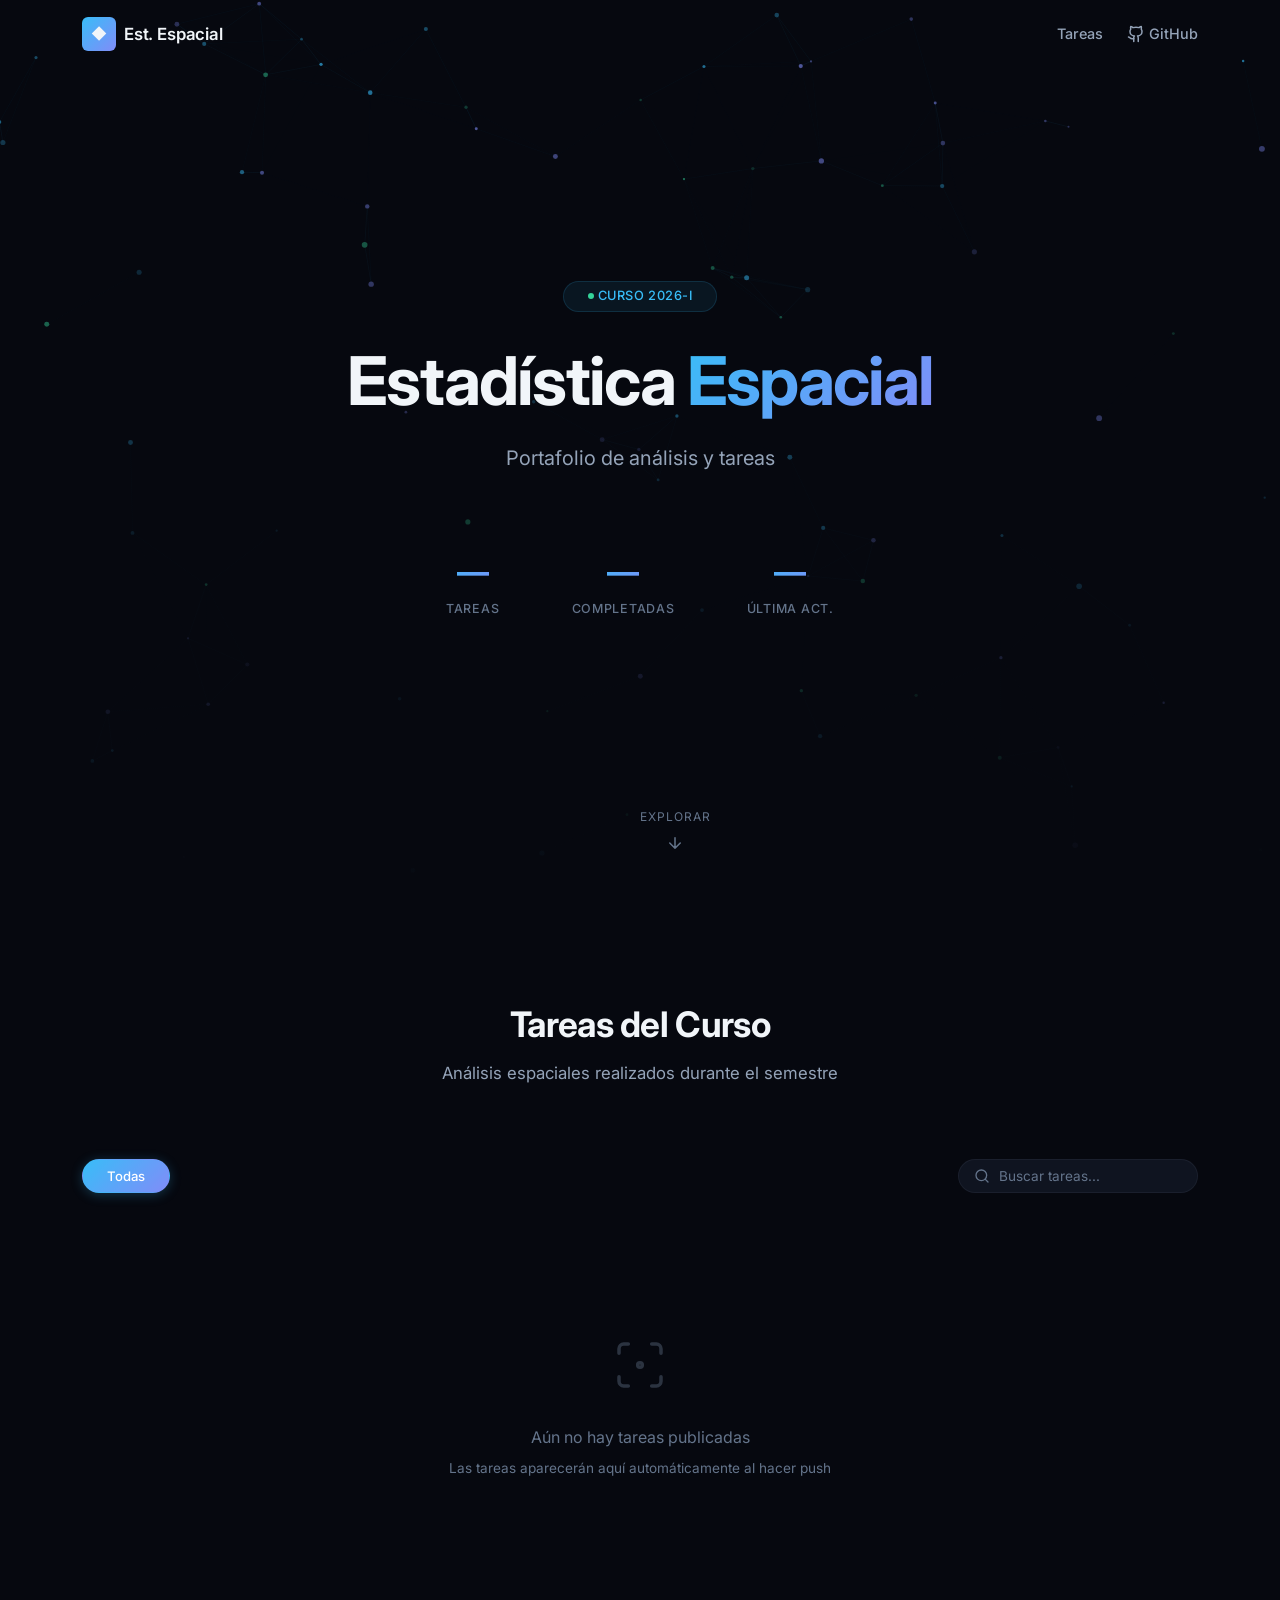
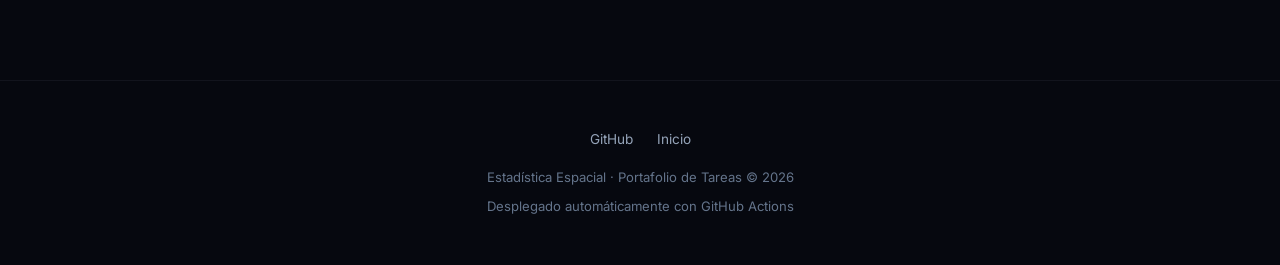
==== site/index.html @ 6b3bb5fb "first commit" ====
<!DOCTYPE html>
<html lang="es">
<head>
  <meta charset="UTF-8">
  <meta name="viewport" content="width=device-width, initial-scale=1.0">
  <title>Estadística Espacial | Portafolio</title>
  <meta name="description" content="Portafolio de tareas y análisis del curso de Estadística Espacial. Análisis geoestadísticos, autocorrelación espacial, kriging y más.">
  <meta name="author" content="newneo4">
  <meta property="og:title" content="Estadística Espacial | Portafolio">
  <meta property="og:description" content="Portafolio de análisis espaciales del curso universitario.">
  <meta property="og:type" content="website">

  <!-- Fonts -->
  <link rel="preconnect" href="https://fonts.googleapis.com">
  <link rel="preconnect" href="https://fonts.gstatic.com" crossorigin>
  <link href="https://fonts.googleapis.com/css2?family=Inter:wght@300;400;500;600;700&family=JetBrains+Mono:wght@400&display=swap" rel="stylesheet">

  <!-- Styles -->
  <link rel="stylesheet" href="css/styles.css">
</head>
<body>

  <!-- ========== NAVBAR ========== -->
  <nav class="navbar" id="navbar">
    <div class="nav-container">
      <a href="#" class="nav-logo" id="nav-logo">
        <span class="logo-icon">◆</span>
        <span>Est. Espacial</span>
      </a>
      <div class="nav-links">
        <a href="#tareas">
          <span class="nav-label">Tareas</span>
        </a>
        <a href="https://github.com/newneo4/estadistica-espacial" target="_blank" rel="noopener" aria-label="Ver repositorio en GitHub">
          <svg xmlns="http://www.w3.org/2000/svg" viewBox="0 0 24 24" fill="none" stroke="currentColor" stroke-width="2" stroke-linecap="round" stroke-linejoin="round">
            <path d="M15 22v-4a4.8 4.8 0 0 0-1-3.5c3 0 6-2 6-5.5.08-1.25-.27-2.48-1-3.5.28-1.15.28-2.35 0-3.5 0 0-1 0-3 1.5-2.64-.5-5.36-.5-8 0C6 2 5 2 5 2c-.3 1.15-.3 2.35 0 3.5A5.403 5.403 0 0 0 4 9c0 3.5 3 5.5 6 5.5-.39.49-.68 1.05-.85 1.65-.17.6-.22 1.23-.15 1.85v4"/>
            <path d="M9 18c-4.51 2-5-2-7-2"/>
          </svg>
          <span class="nav-label">GitHub</span>
        </a>
      </div>
    </div>
  </nav>

  <!-- ========== HERO ========== -->
  <section class="hero" id="hero">
    <canvas id="hero-canvas"></canvas>
    <div class="hero-overlay"></div>

    <div class="hero-content">
      <div class="hero-badge">
        Curso 2026-I
      </div>
      <h1>Estadística <span class="gradient-text">Espacial</span></h1>
      <p class="hero-subtitle">Portafolio de análisis y tareas</p>

      <div class="hero-stats">
        <div class="stat">
          <span class="stat-number" id="stat-total">—</span>
          <span class="stat-label">Tareas</span>
        </div>
        <div class="stat">
          <span class="stat-number" id="stat-completed">—</span>
          <span class="stat-label">Completadas</span>
        </div>
        <div class="stat">
          <span class="stat-number" id="stat-updated">—</span>
          <span class="stat-label">Última Act.</span>
        </div>
      </div>
    </div>

    <a href="#tareas" class="hero-scroll" aria-label="Ir a las tareas">
      <span>Explorar</span>
      <svg xmlns="http://www.w3.org/2000/svg" viewBox="0 0 24 24" fill="none" stroke="currentColor" stroke-width="2" stroke-linecap="round" stroke-linejoin="round">
        <path d="M12 5v14M19 12l-7 7-7-7"/>
      </svg>
    </a>
  </section>

  <!-- ========== TASKS ========== -->
  <section class="tasks-section" id="tareas">
    <div class="container">
      <div class="section-header">
        <h2>Tareas del Curso</h2>
        <p>Análisis espaciales realizados durante el semestre</p>
      </div>

      <!-- Filters + Search -->
      <div class="filters-bar" id="filters-bar">
        <div class="filters" id="filters">
          <button class="filter-btn active" data-filter="all">Todas</button>
          <!-- Dynamic filter buttons injected by JS -->
        </div>

        <div class="search-wrapper">
          <svg xmlns="http://www.w3.org/2000/svg" viewBox="0 0 24 24" fill="none" stroke="currentColor" stroke-width="2" stroke-linecap="round" stroke-linejoin="round">
            <circle cx="11" cy="11" r="8"/><path d="m21 21-4.3-4.3"/>
          </svg>
          <input type="text" class="search-input" id="search-input" placeholder="Buscar tareas..." aria-label="Buscar tareas">
        </div>
      </div>

      <!-- Loading Skeleton -->
      <div class="loading-grid" id="loading-grid">
        <div class="skeleton-card">
          <div class="skeleton-thumb"></div>
          <div class="skeleton-body">
            <div class="skeleton-line w-80"></div>
            <div class="skeleton-line w-60 short"></div>
            <div class="skeleton-line w-40 short"></div>
          </div>
        </div>
        <div class="skeleton-card">
          <div class="skeleton-thumb"></div>
          <div class="skeleton-body">
            <div class="skeleton-line w-80"></div>
            <div class="skeleton-line w-60 short"></div>
            <div class="skeleton-line w-40 short"></div>
          </div>
        </div>
        <div class="skeleton-card">
          <div class="skeleton-thumb"></div>
          <div class="skeleton-body">
            <div class="skeleton-line w-80"></div>
            <div class="skeleton-line w-60 short"></div>
            <div class="skeleton-line w-40 short"></div>
          </div>
        </div>
      </div>

      <!-- Tasks Grid (populated by JS) -->
      <div class="tasks-grid" id="tasks-grid" style="display:none;"></div>

      <!-- Empty State -->
      <div class="empty-state" id="empty-state" style="display:none;">
        <svg xmlns="http://www.w3.org/2000/svg" viewBox="0 0 24 24" fill="none" stroke="currentColor" stroke-width="1.5" stroke-linecap="round" stroke-linejoin="round">
          <path d="M3 7V5a2 2 0 0 1 2-2h2"/><path d="M17 3h2a2 2 0 0 1 2 2v2"/>
          <path d="M21 17v2a2 2 0 0 1-2 2h-2"/><path d="M7 21H5a2 2 0 0 1-2-2v-2"/>
          <circle cx="12" cy="12" r="1"/></svg>
        <p>No se encontraron tareas</p>
        <p class="empty-hint">Intenta con otro término de búsqueda o filtro</p>
      </div>
    </div>
  </section>

  <!-- ========== FOOTER ========== -->
  <footer class="footer">
    <div class="container">
      <div class="footer-content">
        <div class="footer-links">
          <a href="https://github.com/newneo4/estadistica-espacial" target="_blank" rel="noopener">GitHub</a>
          <a href="#hero">Inicio</a>
        </div>
        <p>Estadística Espacial · Portafolio de Tareas © 2026</p>
        <p>Desplegado automáticamente con GitHub Actions</p>
      </div>
    </div>
  </footer>

  <script src="js/app.js"></script>
</body>
</html>
---- site/css/styles.css ----
/* ========================================================
   ESTADÍSTICA ESPACIAL - Design System
   Premium dark theme with glassmorphism
   ======================================================== */

/* --- Custom Properties --- */
:root {
  /* Background */
  --bg-primary: #06080f;
  --bg-secondary: #0f1420;
  --bg-elevated: #171d2e;
  --bg-card: rgba(15, 20, 32, 0.65);

  /* Accent */
  --accent-1: #38bdf8;
  --accent-2: #818cf8;
  --accent-3: #34d399;
  --accent-4: #f472b6;
  --accent-5: #fbbf24;

  /* Text */
  --text-primary: #f1f5f9;
  --text-secondary: #94a3b8;
  --text-muted: #64748b;

  /* Borders */
  --border-subtle: rgba(148, 163, 184, 0.08);
  --border-hover: rgba(56, 189, 248, 0.25);

  /* Gradients */
  --gradient-primary: linear-gradient(135deg, #38bdf8, #818cf8);
  --gradient-warm: linear-gradient(135deg, #f472b6, #fbbf24);
  --gradient-hero-overlay: linear-gradient(180deg, rgba(6,8,15,0) 0%, var(--bg-primary) 100%);

  /* Glass */
  --glass-bg: rgba(15, 20, 32, 0.55);
  --glass-border: rgba(148, 163, 184, 0.06);
  --glass-blur: 24px;

  /* Shadows */
  --shadow-sm: 0 1px 3px rgba(0,0,0,0.4);
  --shadow-md: 0 4px 12px rgba(0,0,0,0.4);
  --shadow-lg: 0 12px 32px rgba(0,0,0,0.5);
  --shadow-glow-accent: 0 0 40px rgba(56, 189, 248, 0.12);
  --shadow-glow-card: 0 0 60px rgba(56, 189, 248, 0.06);

  /* Typography */
  --font-sans: 'Inter', -apple-system, BlinkMacSystemFont, 'Segoe UI', sans-serif;
  --font-mono: 'JetBrains Mono', 'Fira Code', monospace;

  /* Spacing */
  --space-2xs: 0.125rem;
  --space-xs: 0.25rem;
  --space-sm: 0.5rem;
  --space-md: 1rem;
  --space-lg: 1.5rem;
  --space-xl: 2rem;
  --space-2xl: 3rem;
  --space-3xl: 4.5rem;
  --space-4xl: 6rem;

  /* Radius */
  --radius-sm: 6px;
  --radius-md: 12px;
  --radius-lg: 16px;
  --radius-xl: 24px;
  --radius-full: 9999px;

  /* Transitions */
  --ease-out-expo: cubic-bezier(0.16, 1, 0.3, 1);
  --transition-fast: 150ms var(--ease-out-expo);
  --transition-base: 300ms var(--ease-out-expo);
  --transition-slow: 500ms var(--ease-out-expo);

  /* Layout */
  --container-max: 1180px;
  --navbar-height: 68px;
}

/* --- Reset --- */
*,
*::before,
*::after {
  margin: 0;
  padding: 0;
  box-sizing: border-box;
}

html {
  scroll-behavior: smooth;
  -webkit-font-smoothing: antialiased;
  -moz-osx-font-smoothing: grayscale;
}

body {
  font-family: var(--font-sans);
  background-color: var(--bg-primary);
  color: var(--text-primary);
  line-height: 1.6;
  overflow-x: hidden;
  min-height: 100vh;
}

a {
  color: inherit;
  text-decoration: none;
}

button {
  font-family: inherit;
  cursor: pointer;
  border: none;
  background: none;
  color: inherit;
}

img {
  max-width: 100%;
  display: block;
}

/* --- Utility --- */
.container {
  width: 100%;
  max-width: var(--container-max);
  margin: 0 auto;
  padding: 0 var(--space-xl);
}

.gradient-text {
  background: var(--gradient-primary);
  -webkit-background-clip: text;
  background-clip: text;
  -webkit-text-fill-color: transparent;
}

.sr-only {
  position: absolute;
  width: 1px;
  height: 1px;
  overflow: hidden;
  clip: rect(0,0,0,0);
  border: 0;
}

/* ========================================================
   NAVBAR
   ======================================================== */
.navbar {
  position: fixed;
  top: 0;
  left: 0;
  right: 0;
  height: var(--navbar-height);
  z-index: 1000;
  transition: background var(--transition-base), box-shadow var(--transition-base);
}

.navbar.scrolled {
  background: rgba(6, 8, 15, 0.82);
  backdrop-filter: blur(var(--glass-blur));
  -webkit-backdrop-filter: blur(var(--glass-blur));
  box-shadow: 0 1px 0 var(--border-subtle);
}

.nav-container {
  max-width: var(--container-max);
  margin: 0 auto;
  padding: 0 var(--space-xl);
  height: 100%;
  display: flex;
  align-items: center;
  justify-content: space-between;
}

.nav-logo {
  display: flex;
  align-items: center;
  gap: var(--space-sm);
  font-weight: 600;
  font-size: 1.05rem;
  letter-spacing: -0.01em;
  transition: opacity var(--transition-fast);
}

.nav-logo:hover {
  opacity: 0.85;
}

.logo-icon {
  display: flex;
  align-items: center;
  justify-content: center;
  width: 34px;
  height: 34px;
  background: var(--gradient-primary);
  border-radius: var(--radius-sm);
  font-size: 0.95rem;
}

.nav-links {
  display: flex;
  align-items: center;
  gap: var(--space-lg);
}

.nav-links a {
  font-size: 0.9rem;
  font-weight: 500;
  color: var(--text-secondary);
  transition: color var(--transition-fast);
  display: flex;
  align-items: center;
  gap: var(--space-xs);
}

.nav-links a:hover {
  color: var(--text-primary);
}

.nav-links svg {
  width: 18px;
  height: 18px;
}

/* ========================================================
   HERO
   ======================================================== */
.hero {
  position: relative;
  min-height: 100vh;
  display: flex;
  align-items: center;
  justify-content: center;
  overflow: hidden;
}

#hero-canvas {
  position: absolute;
  inset: 0;
  width: 100%;
  height: 100%;
  z-index: 0;
}

.hero-overlay {
  position: absolute;
  inset: 0;
  background: var(--gradient-hero-overlay);
  z-index: 1;
  pointer-events: none;
}

.hero-content {
  position: relative;
  z-index: 2;
  text-align: center;
  max-width: 720px;
  padding: var(--space-xl);
}

.hero-badge {
  display: inline-flex;
  align-items: center;
  gap: var(--space-xs);
  padding: var(--space-xs) var(--space-lg);
  background: rgba(56, 189, 248, 0.08);
  border: 1px solid rgba(56, 189, 248, 0.15);
  border-radius: var(--radius-full);
  font-size: 0.8rem;
  font-weight: 500;
  color: var(--accent-1);
  letter-spacing: 0.04em;
  text-transform: uppercase;
  margin-bottom: var(--space-xl);
  animation: fadeInDown 0.8s var(--ease-out-expo) both;
}

.hero-badge::before {
  content: '';
  width: 6px;
  height: 6px;
  background: var(--accent-3);
  border-radius: 50%;
  animation: pulse-dot 2s ease-in-out infinite;
}

.hero h1 {
  font-size: clamp(2.5rem, 6vw, 4.2rem);
  font-weight: 700;
  letter-spacing: -0.03em;
  line-height: 1.1;
  margin-bottom: var(--space-lg);
  animation: fadeInUp 0.8s var(--ease-out-expo) 0.1s both;
}

.hero-subtitle {
  font-size: clamp(1.05rem, 2vw, 1.25rem);
  color: var(--text-secondary);
  font-weight: 400;
  margin-bottom: var(--space-3xl);
  animation: fadeInUp 0.8s var(--ease-out-expo) 0.2s both;
}

/* Hero Stats */
.hero-stats {
  display: flex;
  justify-content: center;
  gap: var(--space-3xl);
  animation: fadeInUp 0.8s var(--ease-out-expo) 0.35s both;
}

.stat {
  display: flex;
  flex-direction: column;
  align-items: center;
  gap: var(--space-2xs);
}

.stat-number {
  font-size: 2rem;
  font-weight: 700;
  font-variant-numeric: tabular-nums;
  background: var(--gradient-primary);
  -webkit-background-clip: text;
  background-clip: text;
  -webkit-text-fill-color: transparent;
}

.stat-label {
  font-size: 0.78rem;
  color: var(--text-muted);
  text-transform: uppercase;
  letter-spacing: 0.06em;
  font-weight: 500;
}

/* Scroll indicator */
.hero-scroll {
  position: absolute;
  bottom: var(--space-2xl);
  left: 50%;
  transform: translateX(-50%);
  z-index: 2;
  display: flex;
  flex-direction: column;
  align-items: center;
  gap: var(--space-sm);
  color: var(--text-muted);
  font-size: 0.75rem;
  letter-spacing: 0.08em;
  text-transform: uppercase;
  animation: fadeInUp 0.8s var(--ease-out-expo) 0.5s both;
  cursor: pointer;
  transition: color var(--transition-fast);
}

.hero-scroll:hover {
  color: var(--text-secondary);
}

.hero-scroll svg {
  width: 18px;
  height: 18px;
  animation: bounce-down 2s ease-in-out infinite;
}

/* ========================================================
   TASKS SECTION
   ======================================================== */
.tasks-section {
  padding: var(--space-4xl) 0;
  position: relative;
}

.section-header {
  text-align: center;
  margin-bottom: var(--space-3xl);
}

.section-header h2 {
  font-size: clamp(1.6rem, 3vw, 2.2rem);
  font-weight: 700;
  letter-spacing: -0.02em;
  margin-bottom: var(--space-sm);
}

.section-header p {
  color: var(--text-secondary);
  font-size: 1.05rem;
}

/* Filters */
.filters-bar {
  display: flex;
  align-items: center;
  justify-content: space-between;
  flex-wrap: wrap;
  gap: var(--space-md);
  margin-bottom: var(--space-2xl);
}

.filters {
  display: flex;
  gap: var(--space-sm);
  flex-wrap: wrap;
}

.filter-btn {
  padding: var(--space-sm) var(--space-lg);
  font-size: 0.82rem;
  font-weight: 500;
  border-radius: var(--radius-full);
  border: 1px solid var(--border-subtle);
  background: transparent;
  color: var(--text-secondary);
  transition: all var(--transition-fast);
  white-space: nowrap;
}

.filter-btn:hover {
  border-color: var(--border-hover);
  color: var(--text-primary);
  background: rgba(56, 189, 248, 0.05);
}

.filter-btn.active {
  background: var(--gradient-primary);
  color: #ffffff;
  border-color: transparent;
  box-shadow: 0 2px 12px rgba(56, 189, 248, 0.25);
}

/* Search */
.search-wrapper {
  position: relative;
}

.search-wrapper svg {
  position: absolute;
  left: var(--space-md);
  top: 50%;
  transform: translateY(-50%);
  width: 16px;
  height: 16px;
  color: var(--text-muted);
  pointer-events: none;
}

.search-input {
  width: 240px;
  padding: var(--space-sm) var(--space-md) var(--space-sm) 2.5rem;
  font-family: var(--font-sans);
  font-size: 0.85rem;
  color: var(--text-primary);
  background: var(--bg-secondary);
  border: 1px solid var(--border-subtle);
  border-radius: var(--radius-full);
  outline: none;
  transition: all var(--transition-fast);
}

.search-input::placeholder {
  color: var(--text-muted);
}

.search-input:focus {
  border-color: var(--border-hover);
  box-shadow: 0 0 0 3px rgba(56, 189, 248, 0.08);
  width: 300px;
}

/* ========================================================
   TASK CARDS
   ======================================================== */
.tasks-grid {
  display: grid;
  grid-template-columns: repeat(auto-fill, minmax(340px, 1fr));
  gap: var(--space-xl);
}

.task-card {
  position: relative;
  background: var(--bg-card);
  backdrop-filter: blur(var(--glass-blur));
  -webkit-backdrop-filter: blur(var(--glass-blur));
  border: 1px solid var(--glass-border);
  border-radius: var(--radius-lg);
  overflow: hidden;
  transition: transform var(--transition-base),
              box-shadow var(--transition-base),
              border-color var(--transition-base);
  /* Animation setup */
  opacity: 0;
  transform: translateY(30px);
}

.task-card.visible {
  opacity: 1;
  transform: translateY(0);
  transition: opacity 0.6s var(--ease-out-expo),
              transform 0.6s var(--ease-out-expo),
              box-shadow var(--transition-base),
              border-color var(--transition-base);
}

.task-card:hover {
  transform: translateY(-4px);
  border-color: var(--border-hover);
  box-shadow: var(--shadow-glow-card);
}

/* Card accent line */
.card-accent {
  height: 3px;
  background: var(--gradient-primary);
  opacity: 0.7;
  transition: opacity var(--transition-fast);
}

.task-card:hover .card-accent {
  opacity: 1;
}

/* Card thumbnail */
.card-thumbnail {
  position: relative;
  height: 180px;
  overflow: hidden;
  background: var(--bg-secondary);
}

.card-thumbnail img {
  width: 100%;
  height: 100%;
  object-fit: cover;
  transition: transform var(--transition-slow);
}

.task-card:hover .card-thumbnail img {
  transform: scale(1.04);
}

.card-thumbnail-placeholder {
  width: 100%;
  height: 100%;
  display: flex;
  align-items: center;
  justify-content: center;
  background: linear-gradient(135deg, var(--bg-secondary) 0%, var(--bg-elevated) 100%);
}

.card-thumbnail-placeholder svg {
  width: 48px;
  height: 48px;
  color: var(--text-muted);
  opacity: 0.4;
}

.card-number {
  position: absolute;
  top: var(--space-md);
  right: var(--space-md);
  padding: var(--space-2xs) var(--space-sm);
  background: rgba(6, 8, 15, 0.7);
  backdrop-filter: blur(8px);
  border-radius: var(--radius-sm);
  font-family: var(--font-mono);
  font-size: 0.72rem;
  color: var(--accent-1);
  letter-spacing: 0.02em;
}

/* Card body */
.card-body {
  padding: var(--space-lg) var(--space-xl) var(--space-xl);
}

.card-title {
  font-size: 1.08rem;
  font-weight: 600;
  letter-spacing: -0.01em;
  margin-bottom: var(--space-sm);
  line-height: 1.35;
  display: -webkit-box;
  -webkit-line-clamp: 2;
  -webkit-box-orient: vertical;
  overflow: hidden;
}

.card-description {
  font-size: 0.88rem;
  color: var(--text-secondary);
  line-height: 1.55;
  margin-bottom: var(--space-lg);
  display: -webkit-box;
  -webkit-line-clamp: 3;
  -webkit-box-orient: vertical;
  overflow: hidden;
}

/* Card tags */
.card-tags {
  display: flex;
  flex-wrap: wrap;
  gap: var(--space-xs);
  margin-bottom: var(--space-lg);
}

.tag {
  padding: 2px 10px;
  font-size: 0.7rem;
  font-weight: 500;
  border-radius: var(--radius-full);
  background: rgba(56, 189, 248, 0.08);
  color: var(--accent-1);
  border: 1px solid rgba(56, 189, 248, 0.12);
  letter-spacing: 0.02em;
}

.tag:nth-child(2n) {
  background: rgba(129, 140, 248, 0.08);
  color: var(--accent-2);
  border-color: rgba(129, 140, 248, 0.12);
}

.tag:nth-child(3n) {
  background: rgba(52, 211, 153, 0.08);
  color: var(--accent-3);
  border-color: rgba(52, 211, 153, 0.12);
}

/* Card footer */
.card-footer {
  display: flex;
  align-items: center;
  justify-content: space-between;
}

.card-date {
  font-size: 0.78rem;
  color: var(--text-muted);
  display: flex;
  align-items: center;
  gap: var(--space-xs);
}

.card-date svg {
  width: 13px;
  height: 13px;
}

/* Status badges */
.status-badge {
  padding: 3px 10px;
  font-size: 0.7rem;
  font-weight: 600;
  border-radius: var(--radius-full);
  letter-spacing: 0.03em;
  text-transform: uppercase;
}

.status-badge.completada {
  background: rgba(52, 211, 153, 0.1);
  color: var(--accent-3);
  border: 1px solid rgba(52, 211, 153, 0.2);
}

.status-badge.en-progreso {
  background: rgba(251, 191, 36, 0.1);
  color: var(--accent-5);
  border: 1px solid rgba(251, 191, 36, 0.2);
}

.status-badge.proxima {
  background: rgba(148, 163, 184, 0.08);
  color: var(--text-muted);
  border: 1px solid var(--border-subtle);
}

/* Card link overlay */
.card-link {
  position: absolute;
  inset: 0;
  z-index: 5;
}

/* ========================================================
   EMPTY STATE
   ======================================================== */
.empty-state {
  text-align: center;
  padding: var(--space-4xl) var(--space-xl);
  color: var(--text-muted);
}

.empty-state svg {
  width: 56px;
  height: 56px;
  margin: 0 auto var(--space-lg);
  opacity: 0.4;
}

.empty-state p {
  font-size: 1rem;
  margin-bottom: var(--space-sm);
}

.empty-state .empty-hint {
  font-size: 0.85rem;
  color: var(--text-muted);
}

/* ========================================================
   LOADING STATE
   ======================================================== */
.loading-grid {
  display: grid;
  grid-template-columns: repeat(auto-fill, minmax(340px, 1fr));
  gap: var(--space-xl);
}

.skeleton-card {
  background: var(--bg-card);
  border: 1px solid var(--glass-border);
  border-radius: var(--radius-lg);
  overflow: hidden;
  animation: shimmer 1.8s ease-in-out infinite;
}

.skeleton-thumb {
  height: 180px;
  background: linear-gradient(90deg, var(--bg-secondary) 25%, var(--bg-elevated) 50%, var(--bg-secondary) 75%);
  background-size: 200% 100%;
  animation: shimmer-slide 1.8s ease-in-out infinite;
}

.skeleton-body {
  padding: var(--space-lg) var(--space-xl) var(--space-xl);
}

.skeleton-line {
  height: 14px;
  background: var(--bg-elevated);
  border-radius: var(--radius-sm);
  margin-bottom: var(--space-sm);
}

.skeleton-line.w-80 { width: 80%; }
.skeleton-line.w-60 { width: 60%; }
.skeleton-line.w-40 { width: 40%; }
.skeleton-line.short { height: 10px; }

/* ========================================================
   FOOTER
   ======================================================== */
.footer {
  border-top: 1px solid var(--border-subtle);
  padding: var(--space-2xl) 0;
  text-align: center;
}

.footer-content {
  display: flex;
  flex-direction: column;
  align-items: center;
  gap: var(--space-sm);
}

.footer p {
  font-size: 0.82rem;
  color: var(--text-muted);
}

.footer-links {
  display: flex;
  gap: var(--space-lg);
  margin-bottom: var(--space-sm);
}

.footer-links a {
  font-size: 0.85rem;
  color: var(--text-secondary);
  transition: color var(--transition-fast);
}

.footer-links a:hover {
  color: var(--accent-1);
}

/* ========================================================
   KEYFRAMES
   ======================================================== */
@keyframes fadeInUp {
  from {
    opacity: 0;
    transform: translateY(24px);
  }
  to {
    opacity: 1;
    transform: translateY(0);
  }
}

@keyframes fadeInDown {
  from {
    opacity: 0;
    transform: translateY(-16px);
  }
  to {
    opacity: 1;
    transform: translateY(0);
  }
}

@keyframes pulse-dot {
  0%, 100% { opacity: 1; transform: scale(1); }
  50% { opacity: 0.5; transform: scale(0.75); }
}

@keyframes bounce-down {
  0%, 100% { transform: translateY(0); }
  50% { transform: translateY(6px); }
}

@keyframes shimmer-slide {
  0% { background-position: -200% 0; }
  100% { background-position: 200% 0; }
}

@keyframes shimmer {
  0%, 100% { opacity: 1; }
  50% { opacity: 0.7; }
}

/* ========================================================
   RESPONSIVE
   ======================================================== */
@media (max-width: 768px) {
  :root {
    --navbar-height: 56px;
  }

  .container {
    padding: 0 var(--space-md);
  }

  .hero h1 {
    font-size: 2.2rem;
  }

  .hero-stats {
    gap: var(--space-xl);
  }

  .stat-number {
    font-size: 1.5rem;
  }

  .tasks-grid,
  .loading-grid {
    grid-template-columns: 1fr;
  }

  .filters-bar {
    flex-direction: column;
    align-items: stretch;
  }

  .filters {
    overflow-x: auto;
    flex-wrap: nowrap;
    padding-bottom: var(--space-sm);
    -ms-overflow-style: none;
    scrollbar-width: none;
  }

  .filters::-webkit-scrollbar {
    display: none;
  }

  .search-input,
  .search-input:focus {
    width: 100%;
  }

  .card-thumbnail {
    height: 160px;
  }
}

@media (max-width: 480px) {
  .hero h1 {
    font-size: 1.8rem;
  }

  .hero-stats {
    flex-direction: column;
    gap: var(--space-lg);
  }

  .nav-links span.nav-label {
    display: none;
  }
}

/* ========================================================
   PREFERS REDUCED MOTION
   ======================================================== */
@media (prefers-reduced-motion: reduce) {
  *,
  *::before,
  *::after {
    animation-duration: 0.01ms !important;
    animation-iteration-count: 1 !important;
    transition-duration: 0.01ms !important;
  }

  html {
    scroll-behavior: auto;
  }
}
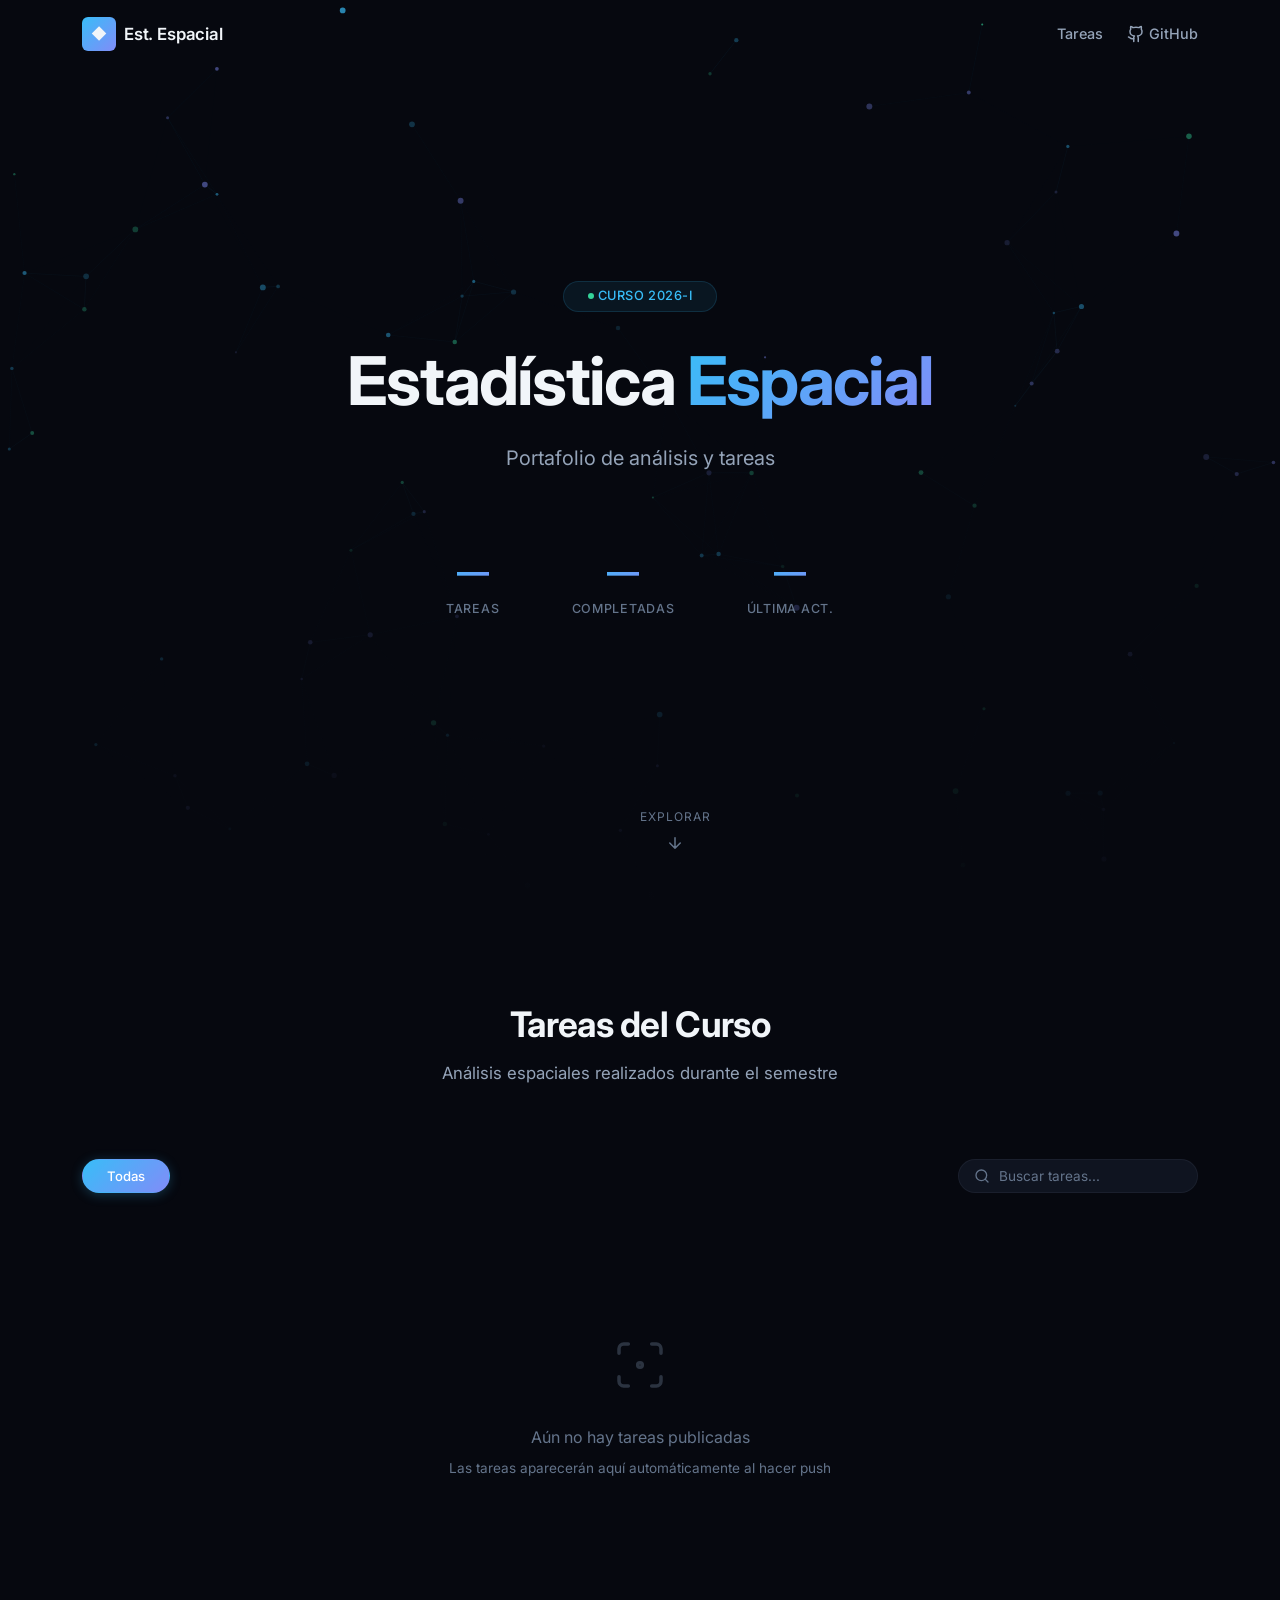
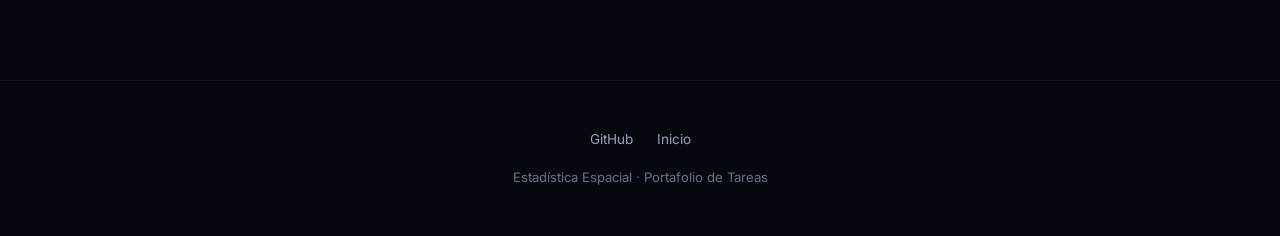
==== commit 7347dc1b: "Update index.html" ====
--- a/site/index.html
+++ b/site/index.html
@@ -152,8 +152,7 @@
           <a href="https://github.com/newneo4/estadistica-espacial" target="_blank" rel="noopener">GitHub</a>
           <a href="#hero">Inicio</a>
         </div>
-        <p>Estadística Espacial · Portafolio de Tareas © 2026</p>
-        <p>Desplegado automáticamente con GitHub Actions</p>
+        <p>Estadística Espacial · Portafolio de Tareas</p>
       </div>
     </div>
   </footer>
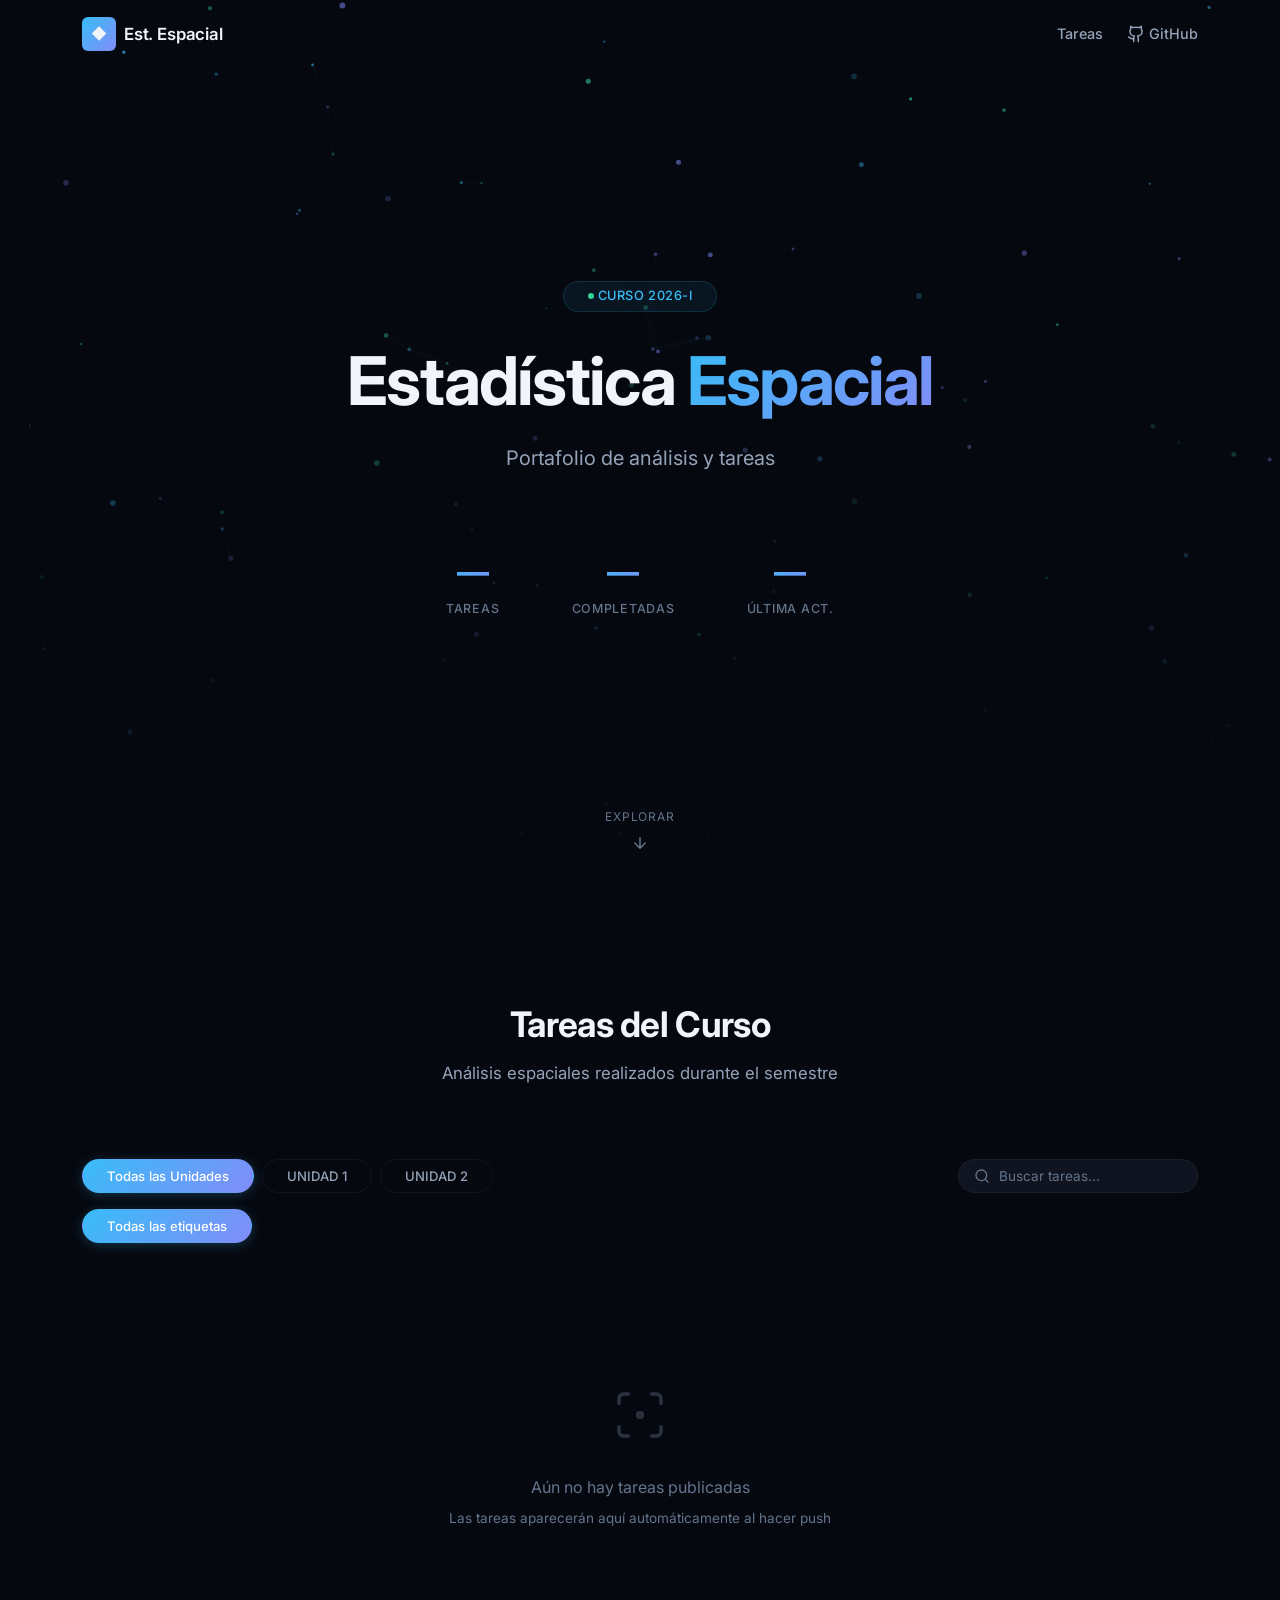
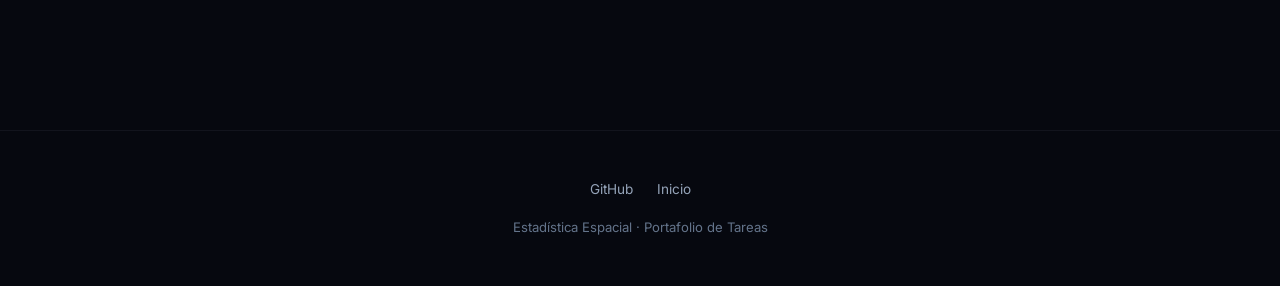
==== commit 4d888aca: "add: pdf and unit filters on actions on build of deploy" ====
--- a/site/index.html
+++ b/site/index.html
@@ -87,17 +87,27 @@
       </div>
 
       <!-- Filters + Search -->
-      <div class="filters-bar" id="filters-bar">
-        <div class="filters" id="filters">
-          <button class="filter-btn active" data-filter="all">Todas</button>
-          <!-- Dynamic filter buttons injected by JS -->
+      <div class="filters-container">
+        <div class="filters-bar" id="unit-filters-bar">
+          <div class="filters" id="unit-filters">
+            <button class="filter-btn active" data-unit="all">Todas las Unidades</button>
+            <button class="filter-btn" data-unit="UNIDAD 1">UNIDAD 1</button>
+            <button class="filter-btn" data-unit="UNIDAD 2">UNIDAD 2</button>
+          </div>
+          
+          <div class="search-wrapper">
+            <svg xmlns="http://www.w3.org/2000/svg" viewBox="0 0 24 24" fill="none" stroke="currentColor" stroke-width="2" stroke-linecap="round" stroke-linejoin="round">
+              <circle cx="11" cy="11" r="8"/><path d="m21 21-4.3-4.3"/>
+            </svg>
+            <input type="text" class="search-input" id="search-input" placeholder="Buscar tareas..." aria-label="Buscar tareas">
+          </div>
         </div>
 
-        <div class="search-wrapper">
-          <svg xmlns="http://www.w3.org/2000/svg" viewBox="0 0 24 24" fill="none" stroke="currentColor" stroke-width="2" stroke-linecap="round" stroke-linejoin="round">
-            <circle cx="11" cy="11" r="8"/><path d="m21 21-4.3-4.3"/>
-          </svg>
-          <input type="text" class="search-input" id="search-input" placeholder="Buscar tareas..." aria-label="Buscar tareas">
+        <div class="filters-bar" id="filters-bar">
+          <div class="filters" id="filters">
+            <button class="filter-btn active" data-filter="all">Todas las etiquetas</button>
+            <!-- Dynamic filter buttons injected by JS -->
+          </div>
         </div>
       </div>
 
--- a/site/css/styles.css
+++ b/site/css/styles.css
@@ -339,7 +339,6 @@
 .hero-scroll {
   position: absolute;
   bottom: var(--space-2xl);
-  left: 50%;
   transform: translateX(-50%);
   z-index: 2;
   display: flex;
@@ -391,21 +390,30 @@
 }
 
 /* Filters */
-.filters-bar {
-  display: flex;
-  align-items: center;
-  justify-content: space-between;
-  flex-wrap: wrap;
+/* Filters */
+.filters-container {
+  display: flex;
+  flex-direction: column;
   gap: var(--space-md);
   margin-bottom: var(--space-2xl);
 }
 
+.filters-bar {
+  display: flex;
+  align-items: center;
+  justify-content: space-between;
+  gap: var(--space-md);
+}
+
+/* Contenedor de botones */
 .filters {
   display: flex;
   gap: var(--space-sm);
   flex-wrap: wrap;
-}
-
+  scroll-snap-type: x mandatory;
+}
+
+/* Botones */
 .filter-btn {
   padding: var(--space-sm) var(--space-lg);
   font-size: 0.82rem;
@@ -416,8 +424,10 @@
   color: var(--text-secondary);
   transition: all var(--transition-fast);
   white-space: nowrap;
-}
-
+  scroll-snap-align: start;
+}
+
+/* Hover + active igual que tienes */
 .filter-btn:hover {
   border-color: var(--border-hover);
   color: var(--text-primary);
@@ -637,6 +647,41 @@
   justify-content: space-between;
 }
 
+.card-actions {
+  display: flex;
+  align-items: center;
+  gap: var(--space-sm);
+}
+
+.pdf-btn {
+  position: relative;
+  z-index: 10; /* Above card-link overlay */
+  display: flex;
+  align-items: center;
+  gap: 4px;
+  padding: 3px 10px;
+  font-size: 0.7rem;
+  font-weight: 600;
+  border-radius: var(--radius-full);
+  background: rgba(244, 114, 182, 0.1);
+  color: var(--accent-4);
+  border: 1px solid rgba(244, 114, 182, 0.2);
+  transition: all var(--transition-fast);
+  text-decoration: none;
+}
+
+.pdf-btn svg {
+  width: 12px;
+  height: 12px;
+}
+
+.pdf-btn:hover {
+  background: var(--accent-4);
+  color: #fff;
+  border-color: transparent;
+  box-shadow: 0 2px 8px rgba(244, 114, 182, 0.4);
+}
+
 .card-date {
   font-size: 0.78rem;
   color: var(--text-muted);
@@ -920,3 +965,34 @@
     scroll-behavior: auto;
   }
 }
+
+/* TABLET */
+@media (max-width: 768px) {
+  .filters-bar {
+    flex-direction: column;
+    align-items: stretch;
+  }
+
+  .filters {
+    flex-wrap: nowrap;
+    overflow-x: auto;
+    padding-bottom: 4px;
+  }
+
+  .filters::-webkit-scrollbar {
+    height: 6px;
+  }
+
+  .filters::-webkit-scrollbar-thumb {
+    background: rgba(255,255,255,0.2);
+    border-radius: 10px;
+  }
+}
+
+/* MOBILE */
+@media (max-width: 480px) {
+  .filter-btn {
+    font-size: 0.75rem;
+    padding: var(--space-xs) var(--space-md);
+  }
+}
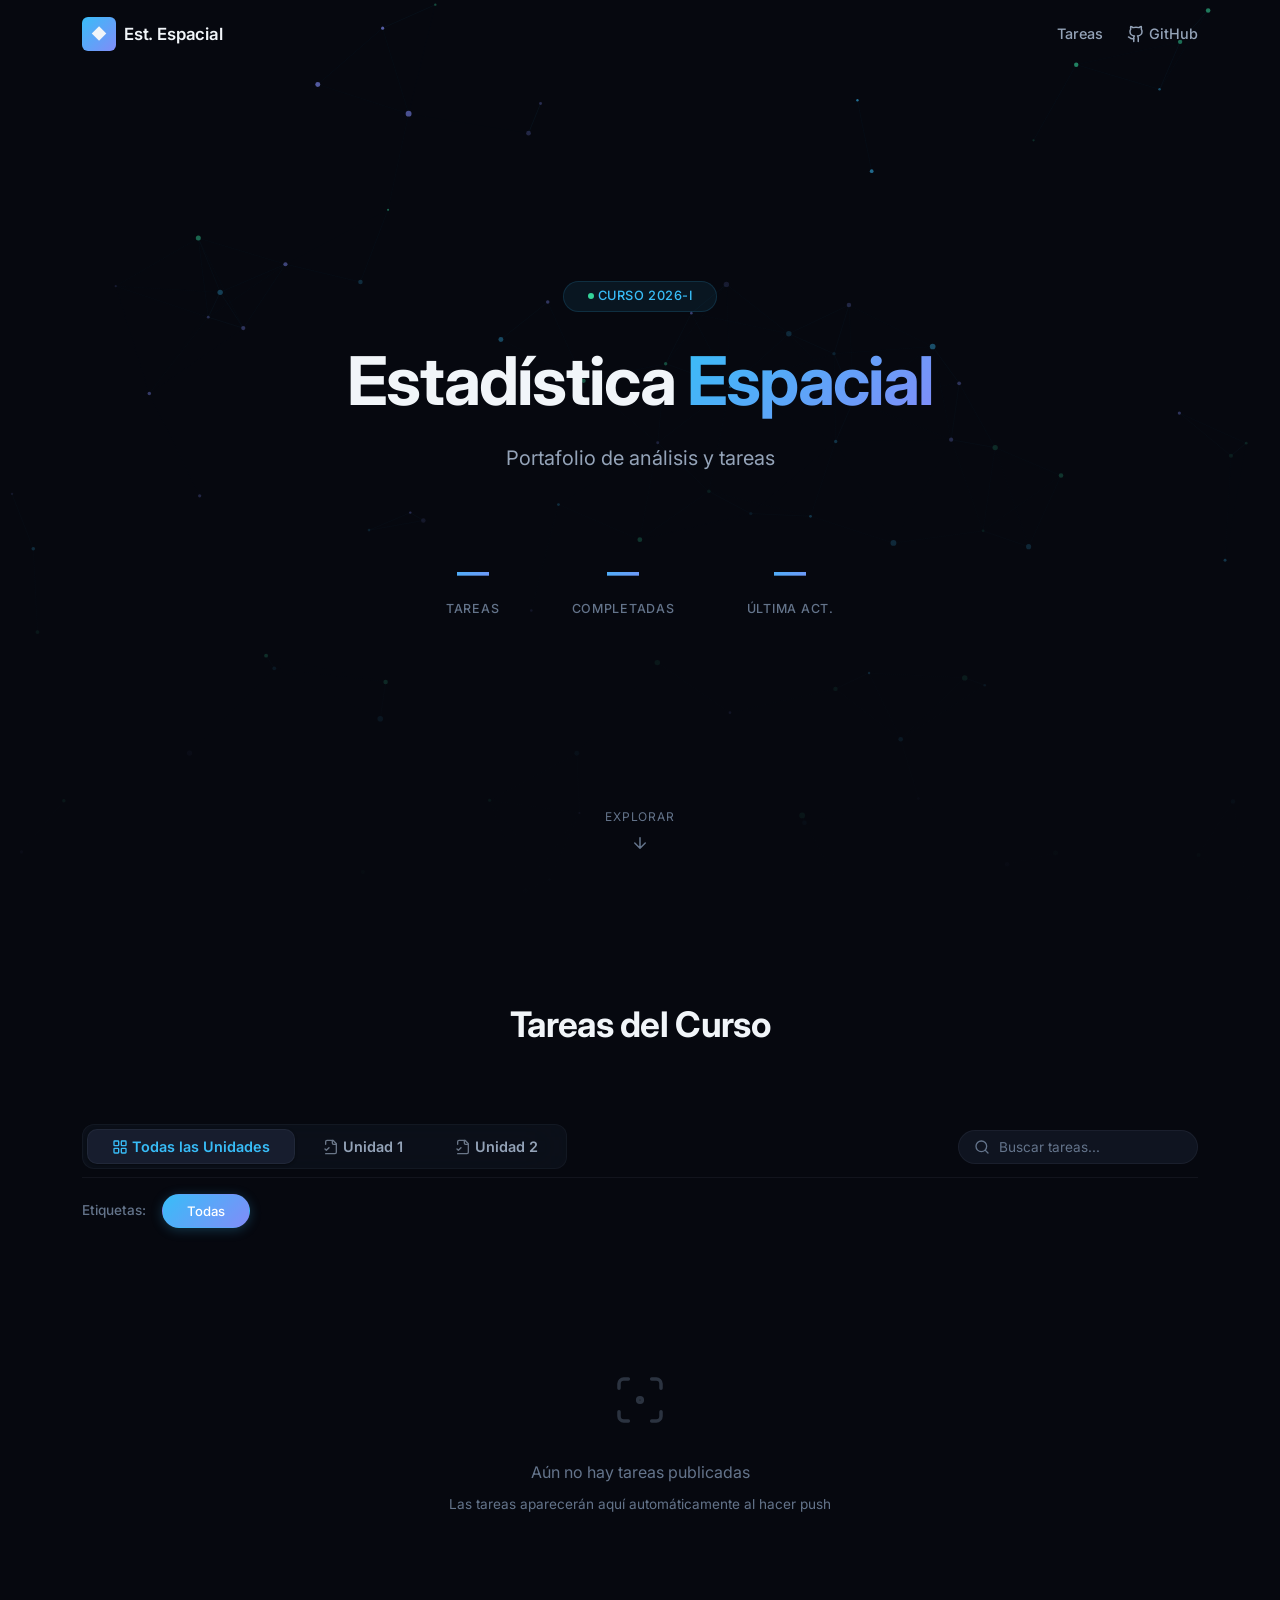
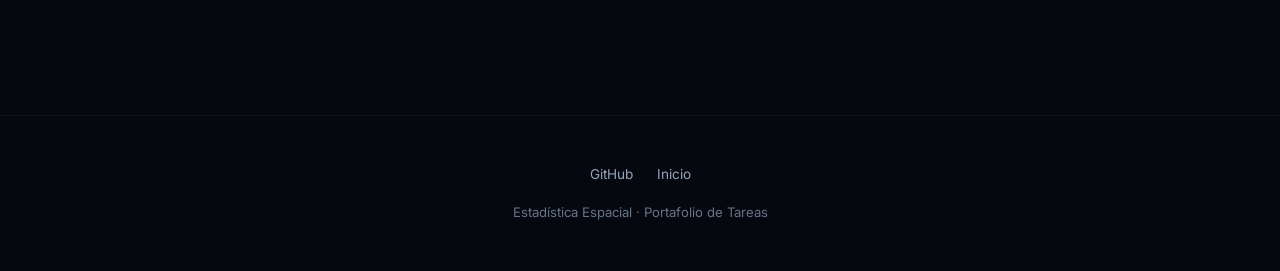
==== commit ebf53a45: "add: styles on unit filters" ====
--- a/site/index.html
+++ b/site/index.html
@@ -1,10 +1,12 @@
 <!DOCTYPE html>
 <html lang="es">
+
 <head>
   <meta charset="UTF-8">
   <meta name="viewport" content="width=device-width, initial-scale=1.0">
   <title>Estadística Espacial | Portafolio</title>
-  <meta name="description" content="Portafolio de tareas y análisis del curso de Estadística Espacial. Análisis geoestadísticos, autocorrelación espacial, kriging y más.">
+  <meta name="description"
+    content="Portafolio de tareas y análisis del curso de Estadística Espacial. Análisis geoestadísticos, autocorrelación espacial, kriging y más.">
   <meta name="author" content="newneo4">
   <meta property="og:title" content="Estadística Espacial | Portafolio">
   <meta property="og:description" content="Portafolio de análisis espaciales del curso universitario.">
@@ -13,11 +15,14 @@
   <!-- Fonts -->
   <link rel="preconnect" href="https://fonts.googleapis.com">
   <link rel="preconnect" href="https://fonts.gstatic.com" crossorigin>
-  <link href="https://fonts.googleapis.com/css2?family=Inter:wght@300;400;500;600;700&family=JetBrains+Mono:wght@400&display=swap" rel="stylesheet">
+  <link
+    href="https://fonts.googleapis.com/css2?family=Inter:wght@300;400;500;600;700&family=JetBrains+Mono:wght@400&display=swap"
+    rel="stylesheet">
 
   <!-- Styles -->
   <link rel="stylesheet" href="css/styles.css">
 </head>
+
 <body>
 
   <!-- ========== NAVBAR ========== -->
@@ -31,10 +36,13 @@
         <a href="#tareas">
           <span class="nav-label">Tareas</span>
         </a>
-        <a href="https://github.com/newneo4/estadistica-espacial" target="_blank" rel="noopener" aria-label="Ver repositorio en GitHub">
-          <svg xmlns="http://www.w3.org/2000/svg" viewBox="0 0 24 24" fill="none" stroke="currentColor" stroke-width="2" stroke-linecap="round" stroke-linejoin="round">
-            <path d="M15 22v-4a4.8 4.8 0 0 0-1-3.5c3 0 6-2 6-5.5.08-1.25-.27-2.48-1-3.5.28-1.15.28-2.35 0-3.5 0 0-1 0-3 1.5-2.64-.5-5.36-.5-8 0C6 2 5 2 5 2c-.3 1.15-.3 2.35 0 3.5A5.403 5.403 0 0 0 4 9c0 3.5 3 5.5 6 5.5-.39.49-.68 1.05-.85 1.65-.17.6-.22 1.23-.15 1.85v4"/>
-            <path d="M9 18c-4.51 2-5-2-7-2"/>
+        <a href="https://github.com/newneo4/estadistica-espacial" target="_blank" rel="noopener"
+          aria-label="Ver repositorio en GitHub">
+          <svg xmlns="http://www.w3.org/2000/svg" viewBox="0 0 24 24" fill="none" stroke="currentColor" stroke-width="2"
+            stroke-linecap="round" stroke-linejoin="round">
+            <path
+              d="M15 22v-4a4.8 4.8 0 0 0-1-3.5c3 0 6-2 6-5.5.08-1.25-.27-2.48-1-3.5.28-1.15.28-2.35 0-3.5 0 0-1 0-3 1.5-2.64-.5-5.36-.5-8 0C6 2 5 2 5 2c-.3 1.15-.3 2.35 0 3.5A5.403 5.403 0 0 0 4 9c0 3.5 3 5.5 6 5.5-.39.49-.68 1.05-.85 1.65-.17.6-.22 1.23-.15 1.85v4" />
+            <path d="M9 18c-4.51 2-5-2-7-2" />
           </svg>
           <span class="nav-label">GitHub</span>
         </a>
@@ -72,8 +80,9 @@
 
     <a href="#tareas" class="hero-scroll" aria-label="Ir a las tareas">
       <span>Explorar</span>
-      <svg xmlns="http://www.w3.org/2000/svg" viewBox="0 0 24 24" fill="none" stroke="currentColor" stroke-width="2" stroke-linecap="round" stroke-linejoin="round">
-        <path d="M12 5v14M19 12l-7 7-7-7"/>
+      <svg xmlns="http://www.w3.org/2000/svg" viewBox="0 0 24 24" fill="none" stroke="currentColor" stroke-width="2"
+        stroke-linecap="round" stroke-linejoin="round">
+        <path d="M12 5v14M19 12l-7 7-7-7" />
       </svg>
     </a>
   </section>
@@ -83,32 +92,50 @@
     <div class="container">
       <div class="section-header">
         <h2>Tareas del Curso</h2>
-        <p>Análisis espaciales realizados durante el semestre</p>
       </div>
 
       <!-- Filters + Search -->
       <div class="filters-container">
-        <div class="filters-bar" id="unit-filters-bar">
-          <div class="filters" id="unit-filters">
-            <button class="filter-btn active" data-unit="all">Todas las Unidades</button>
-            <button class="filter-btn" data-unit="UNIDAD 1">UNIDAD 1</button>
-            <button class="filter-btn" data-unit="UNIDAD 2">UNIDAD 2</button>
-          </div>
-          
+        
+        <!-- Top bar: Units + Search -->
+        <div class="filters-header">
+          <div class="unit-tabs-wrapper">
+            <div class="unit-tabs" id="unit-filters">
+              <button class="unit-tab active" data-unit="all">
+                <svg xmlns="http://www.w3.org/2000/svg" viewBox="0 0 24 24" fill="none" stroke="currentColor" stroke-width="2" stroke-linecap="round" stroke-linejoin="round" class="unit-icon"><rect width="7" height="7" x="3" y="3" rx="1"/><rect width="7" height="7" x="14" y="3" rx="1"/><rect width="7" height="7" x="14" y="14" rx="1"/><rect width="7" height="7" x="3" y="14" rx="1"/></svg>
+                Todas las Unidades
+              </button>
+              <button class="unit-tab" data-unit="UNIDAD 1">
+                <svg xmlns="http://www.w3.org/2000/svg" viewBox="0 0 24 24" fill="none" stroke="currentColor" stroke-width="2" stroke-linecap="round" stroke-linejoin="round" class="unit-icon"><path d="M4 22h14a2 2 0 0 0 2-2V7l-5-5H6a2 2 0 0 0-2 2v4"/><path d="M14 2v4a2 2 0 0 0 2 2h4"/><path d="m3 15 2 2 4-4"/></svg>
+                Unidad 1
+              </button>
+              <button class="unit-tab" data-unit="UNIDAD 2">
+                <svg xmlns="http://www.w3.org/2000/svg" viewBox="0 0 24 24" fill="none" stroke="currentColor" stroke-width="2" stroke-linecap="round" stroke-linejoin="round" class="unit-icon"><path d="M4 22h14a2 2 0 0 0 2-2V7l-5-5H6a2 2 0 0 0-2 2v4"/><path d="M14 2v4a2 2 0 0 0 2 2h4"/><path d="m3 15 2 2 4-4"/></svg>
+                Unidad 2
+              </button>
+            </div>
+          </div>
+
           <div class="search-wrapper">
-            <svg xmlns="http://www.w3.org/2000/svg" viewBox="0 0 24 24" fill="none" stroke="currentColor" stroke-width="2" stroke-linecap="round" stroke-linejoin="round">
-              <circle cx="11" cy="11" r="8"/><path d="m21 21-4.3-4.3"/>
+            <svg xmlns="http://www.w3.org/2000/svg" viewBox="0 0 24 24" fill="none" stroke="currentColor"
+              stroke-width="2" stroke-linecap="round" stroke-linejoin="round">
+              <circle cx="11" cy="11" r="8" />
+              <path d="m21 21-4.3-4.3" />
             </svg>
-            <input type="text" class="search-input" id="search-input" placeholder="Buscar tareas..." aria-label="Buscar tareas">
-          </div>
-        </div>
-
-        <div class="filters-bar" id="filters-bar">
+            <input type="text" class="search-input" id="search-input" placeholder="Buscar tareas..."
+              aria-label="Buscar tareas">
+          </div>
+        </div>
+
+        <!-- Secondary bar: Tags -->
+        <div class="tags-bar" id="filters-bar">
+          <div class="tags-label">Etiquetas:</div>
           <div class="filters" id="filters">
-            <button class="filter-btn active" data-filter="all">Todas las etiquetas</button>
+            <button class="filter-btn active" data-filter="all">Todas</button>
             <!-- Dynamic filter buttons injected by JS -->
           </div>
         </div>
+
       </div>
 
       <!-- Loading Skeleton -->
@@ -144,10 +171,14 @@
 
       <!-- Empty State -->
       <div class="empty-state" id="empty-state" style="display:none;">
-        <svg xmlns="http://www.w3.org/2000/svg" viewBox="0 0 24 24" fill="none" stroke="currentColor" stroke-width="1.5" stroke-linecap="round" stroke-linejoin="round">
-          <path d="M3 7V5a2 2 0 0 1 2-2h2"/><path d="M17 3h2a2 2 0 0 1 2 2v2"/>
-          <path d="M21 17v2a2 2 0 0 1-2 2h-2"/><path d="M7 21H5a2 2 0 0 1-2-2v-2"/>
-          <circle cx="12" cy="12" r="1"/></svg>
+        <svg xmlns="http://www.w3.org/2000/svg" viewBox="0 0 24 24" fill="none" stroke="currentColor" stroke-width="1.5"
+          stroke-linecap="round" stroke-linejoin="round">
+          <path d="M3 7V5a2 2 0 0 1 2-2h2" />
+          <path d="M17 3h2a2 2 0 0 1 2 2v2" />
+          <path d="M21 17v2a2 2 0 0 1-2 2h-2" />
+          <path d="M7 21H5a2 2 0 0 1-2-2v-2" />
+          <circle cx="12" cy="12" r="1" />
+        </svg>
         <p>No se encontraron tareas</p>
         <p class="empty-hint">Intenta con otro término de búsqueda o filtro</p>
       </div>
@@ -169,4 +200,5 @@
 
   <script src="js/app.js"></script>
 </body>
-</html>
+
+</html>
--- a/site/css/styles.css
+++ b/site/css/styles.css
@@ -391,18 +391,88 @@
 
 /* Filters */
 /* Filters */
+/* Filters Container */
 .filters-container {
   display: flex;
   flex-direction: column;
-  gap: var(--space-md);
+  gap: var(--space-sm);
   margin-bottom: var(--space-2xl);
 }
 
-.filters-bar {
+.filters-header {
   display: flex;
   align-items: center;
   justify-content: space-between;
   gap: var(--space-md);
+  flex-wrap: wrap;
+}
+
+/* Segmented Control for Units */
+.unit-tabs-wrapper {
+  background: var(--bg-card);
+  border: 1px solid var(--glass-border);
+  border-radius: var(--radius-md);
+  padding: 4px;
+  backdrop-filter: blur(var(--glass-blur));
+  -webkit-backdrop-filter: blur(var(--glass-blur));
+  display: inline-flex;
+}
+
+.unit-tabs {
+  display: flex;
+  gap: 4px;
+}
+
+.unit-tab {
+  display: flex;
+  align-items: center;
+  gap: var(--space-xs);
+  padding: var(--space-sm) var(--space-lg);
+  font-size: 0.9rem;
+  font-weight: 600;
+  border-radius: calc(var(--radius-md) - 2px);
+  color: var(--text-secondary);
+  transition: all var(--transition-fast);
+}
+
+.unit-tab .unit-icon {
+  width: 16px;
+  height: 16px;
+  opacity: 0.7;
+  transition: opacity var(--transition-fast);
+}
+
+.unit-tab:hover {
+  color: var(--text-primary);
+  background: rgba(255, 255, 255, 0.03);
+}
+
+.unit-tab.active {
+  background: var(--bg-elevated);
+  color: var(--accent-1);
+  box-shadow: var(--shadow-sm);
+  border: 1px solid var(--border-subtle);
+}
+
+.unit-tab.active .unit-icon {
+  color: var(--accent-1);
+  opacity: 1;
+}
+
+/* Secondary Tags bar */
+.tags-bar {
+  display: flex;
+  align-items: center;
+  gap: var(--space-md);
+  padding-top: var(--space-md);
+  border-top: 1px solid var(--border-subtle);
+}
+
+.tags-label {
+  font-size: 0.85rem;
+  font-weight: 500;
+  color: var(--text-muted);
+  white-space: nowrap;
 }
 
 /* Contenedor de botones */
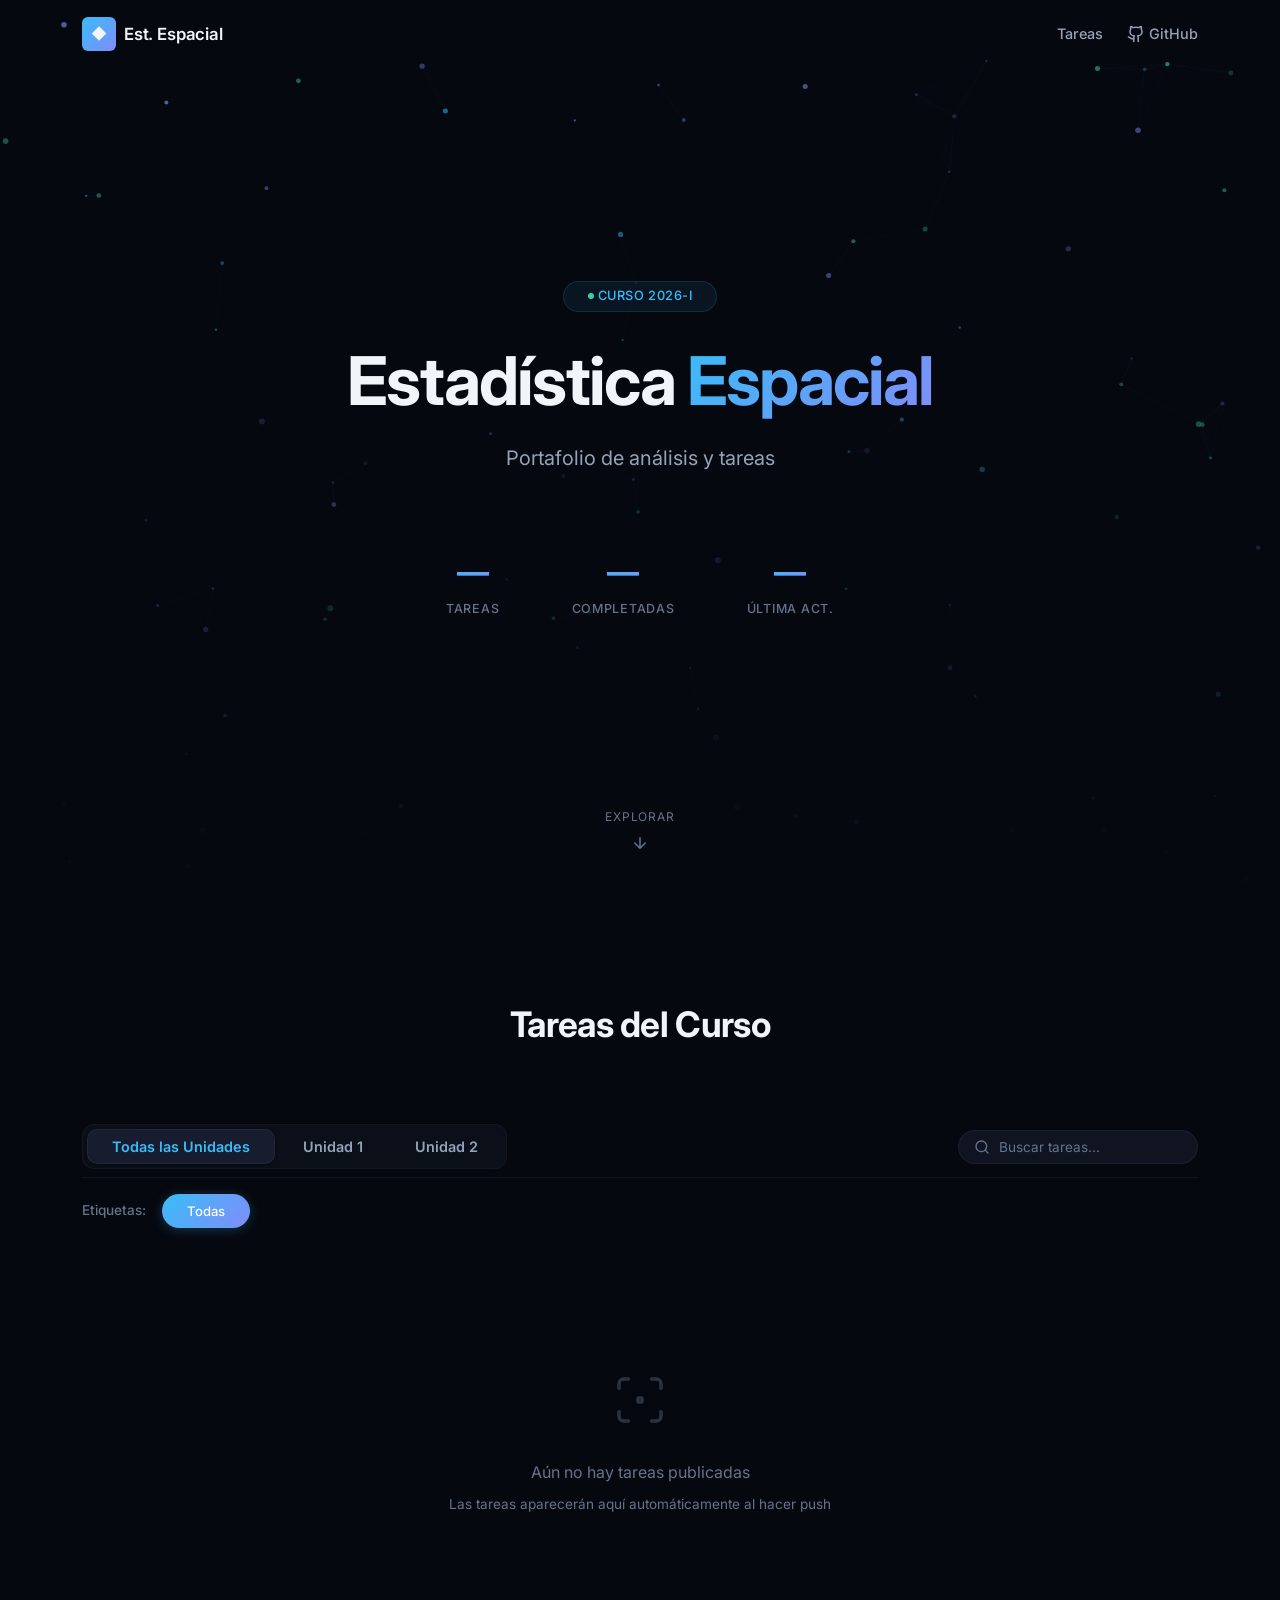
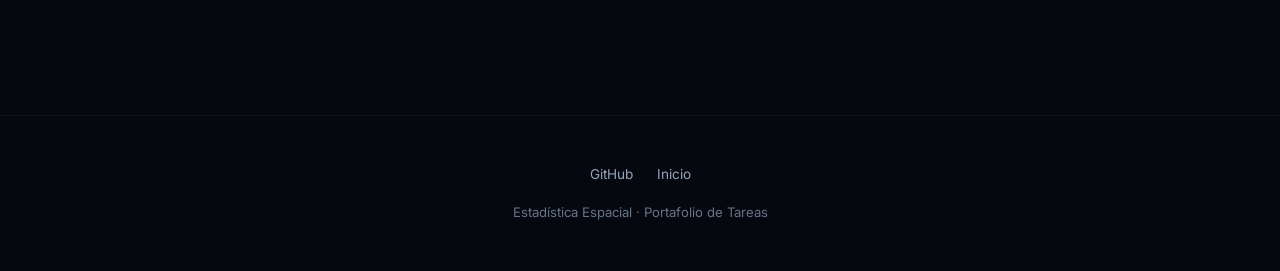
==== commit 5501a3c4: "Update unit tab buttons in index.html" ====
--- a/site/index.html
+++ b/site/index.html
@@ -102,15 +102,12 @@
           <div class="unit-tabs-wrapper">
             <div class="unit-tabs" id="unit-filters">
               <button class="unit-tab active" data-unit="all">
-                <svg xmlns="http://www.w3.org/2000/svg" viewBox="0 0 24 24" fill="none" stroke="currentColor" stroke-width="2" stroke-linecap="round" stroke-linejoin="round" class="unit-icon"><rect width="7" height="7" x="3" y="3" rx="1"/><rect width="7" height="7" x="14" y="3" rx="1"/><rect width="7" height="7" x="14" y="14" rx="1"/><rect width="7" height="7" x="3" y="14" rx="1"/></svg>
                 Todas las Unidades
               </button>
               <button class="unit-tab" data-unit="UNIDAD 1">
-                <svg xmlns="http://www.w3.org/2000/svg" viewBox="0 0 24 24" fill="none" stroke="currentColor" stroke-width="2" stroke-linecap="round" stroke-linejoin="round" class="unit-icon"><path d="M4 22h14a2 2 0 0 0 2-2V7l-5-5H6a2 2 0 0 0-2 2v4"/><path d="M14 2v4a2 2 0 0 0 2 2h4"/><path d="m3 15 2 2 4-4"/></svg>
                 Unidad 1
               </button>
               <button class="unit-tab" data-unit="UNIDAD 2">
-                <svg xmlns="http://www.w3.org/2000/svg" viewBox="0 0 24 24" fill="none" stroke="currentColor" stroke-width="2" stroke-linecap="round" stroke-linejoin="round" class="unit-icon"><path d="M4 22h14a2 2 0 0 0 2-2V7l-5-5H6a2 2 0 0 0-2 2v4"/><path d="M14 2v4a2 2 0 0 0 2 2h4"/><path d="m3 15 2 2 4-4"/></svg>
                 Unidad 2
               </button>
             </div>
@@ -201,4 +198,4 @@
   <script src="js/app.js"></script>
 </body>
 
-</html>+</html>
